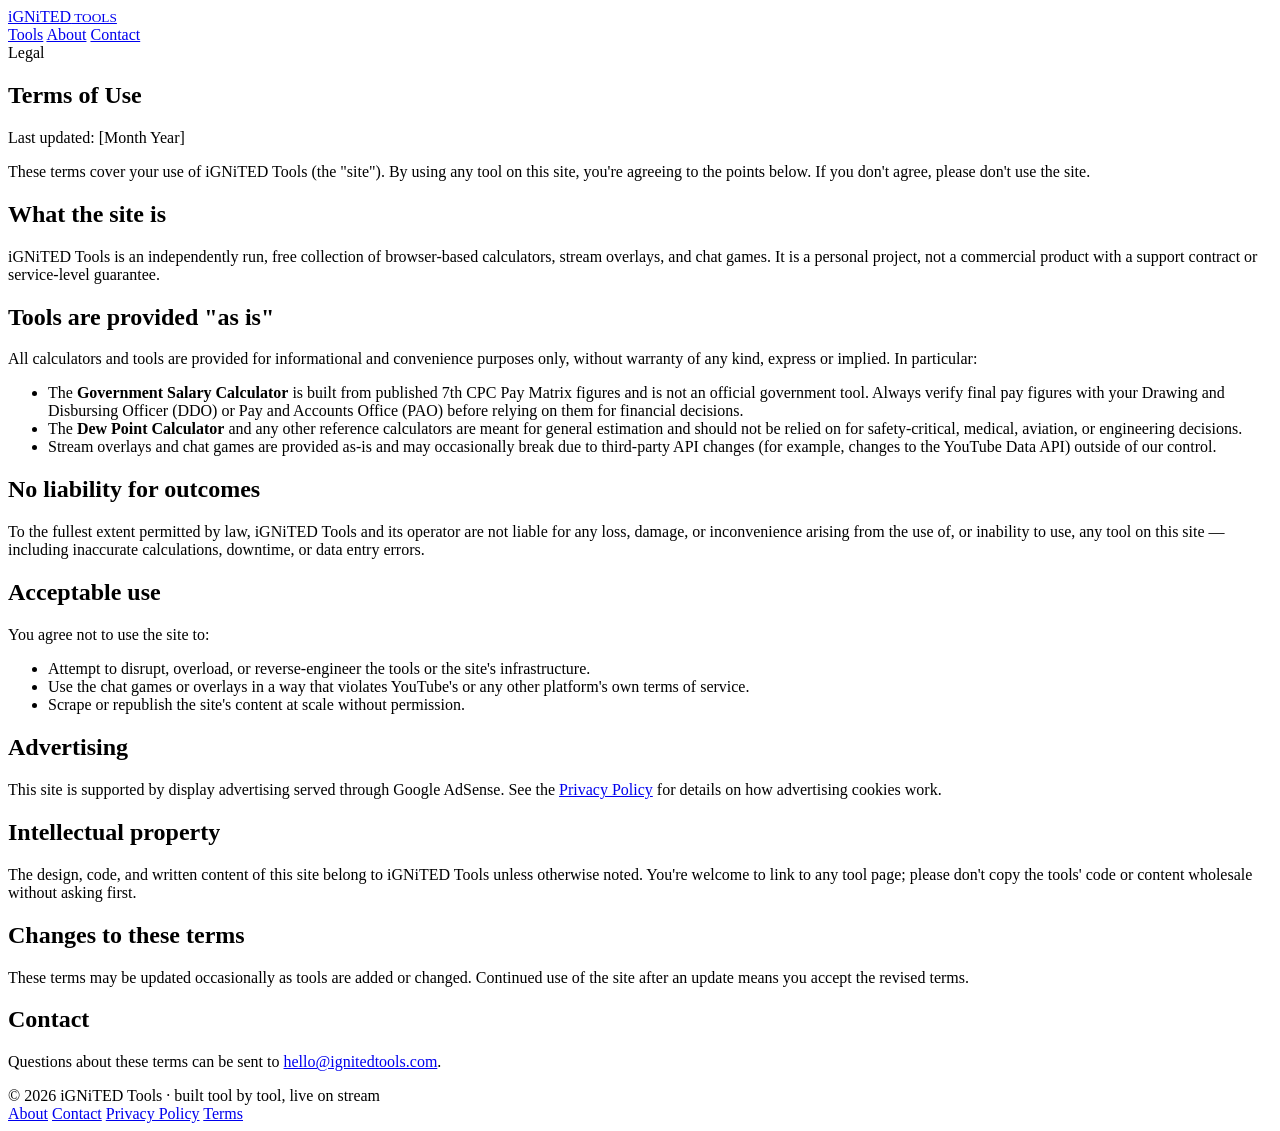
==== terms.html @ 4fe63e91 "Add files via upload" ====
<!DOCTYPE html>
<html lang="en">
<head>
<meta charset="UTF-8">
<meta name="viewport" content="width=device-width, initial-scale=1.0">
<title>Terms of Use — iGNiTED Tools</title>
<meta name="description" content="Terms for using the calculators, overlays, and games on iGNiTED Tools.">
<link rel="canonical" href="https://ignitedtools.com/terms.html">
<link rel="preconnect" href="https://fonts.googleapis.com">
<link rel="preconnect" href="https://fonts.gstatic.com" crossorigin>
<link href="https://fonts.googleapis.com/css2?family=Rajdhani:wght@500;600;700&family=Inter:wght@400;500;600;700&family=JetBrains+Mono:wght@400;500;600&display=swap" rel="stylesheet">
<link rel="stylesheet" href="assets/style.css">
</head>
<body>

<div class="grain"></div>

<div class="shell">

  <div class="topbar">
    <a href="index.html" class="brand"><span class="dot"></span>iGNiTED<small>&nbsp;TOOLS</small></a>
    <div class="top-nav">
      <a href="index.html#toolboard">Tools</a>
      <a href="about.html">About</a>
      <a href="contact.html">Contact</a>
    </div>
  </div>

  <section class="page-hero">
    <div class="eyebrow">Legal</div>
    <h1>Terms of Use</h1>
    <div class="byline">Last updated: [Month Year]</div>
  </section>

  <section class="prose">
    <p>These terms cover your use of iGNiTED Tools (the "site"). By using any tool on this site, you're agreeing to the points below. If you don't agree, please don't use the site.</p>

    <h2>What the site is</h2>
    <p>iGNiTED Tools is an independently run, free collection of browser-based calculators, stream overlays, and chat games. It is a personal project, not a commercial product with a support contract or service-level guarantee.</p>

    <h2>Tools are provided "as is"</h2>
    <p>All calculators and tools are provided for informational and convenience purposes only, without warranty of any kind, express or implied. In particular:</p>
    <ul>
      <li>The <strong>Government Salary Calculator</strong> is built from published 7th CPC Pay Matrix figures and is not an official government tool. Always verify final pay figures with your Drawing and Disbursing Officer (DDO) or Pay and Accounts Office (PAO) before relying on them for financial decisions.</li>
      <li>The <strong>Dew Point Calculator</strong> and any other reference calculators are meant for general estimation and should not be relied on for safety-critical, medical, aviation, or engineering decisions.</li>
      <li>Stream overlays and chat games are provided as-is and may occasionally break due to third-party API changes (for example, changes to the YouTube Data API) outside of our control.</li>
    </ul>

    <h2>No liability for outcomes</h2>
    <p>To the fullest extent permitted by law, iGNiTED Tools and its operator are not liable for any loss, damage, or inconvenience arising from the use of, or inability to use, any tool on this site — including inaccurate calculations, downtime, or data entry errors.</p>

    <h2>Acceptable use</h2>
    <p>You agree not to use the site to:</p>
    <ul>
      <li>Attempt to disrupt, overload, or reverse-engineer the tools or the site's infrastructure.</li>
      <li>Use the chat games or overlays in a way that violates YouTube's or any other platform's own terms of service.</li>
      <li>Scrape or republish the site's content at scale without permission.</li>
    </ul>

    <h2>Advertising</h2>
    <p>This site is supported by display advertising served through Google AdSense. See the <a href="privacy-policy.html">Privacy Policy</a> for details on how advertising cookies work.</p>

    <h2>Intellectual property</h2>
    <p>The design, code, and written content of this site belong to iGNiTED Tools unless otherwise noted. You're welcome to link to any tool page; please don't copy the tools' code or content wholesale without asking first.</p>

    <h2>Changes to these terms</h2>
    <p>These terms may be updated occasionally as tools are added or changed. Continued use of the site after an update means you accept the revised terms.</p>

    <h2>Contact</h2>
    <p>Questions about these terms can be sent to <a href="mailto:hello@ignitedtools.com">hello@ignitedtools.com</a>.</p>
  </section>

  <footer>
    <span>© <span id="year"></span> iGNiTED Tools · built tool by tool, live on stream</span>
    <div class="footer-links">
      <a href="about.html">About</a>
      <a href="contact.html">Contact</a>
      <a href="privacy-policy.html">Privacy Policy</a>
      <a href="terms.html">Terms</a>
    </div>
  </footer>

</div>

<script>document.getElementById('year').textContent = new Date().getFullYear();</script>
</body>
</html>
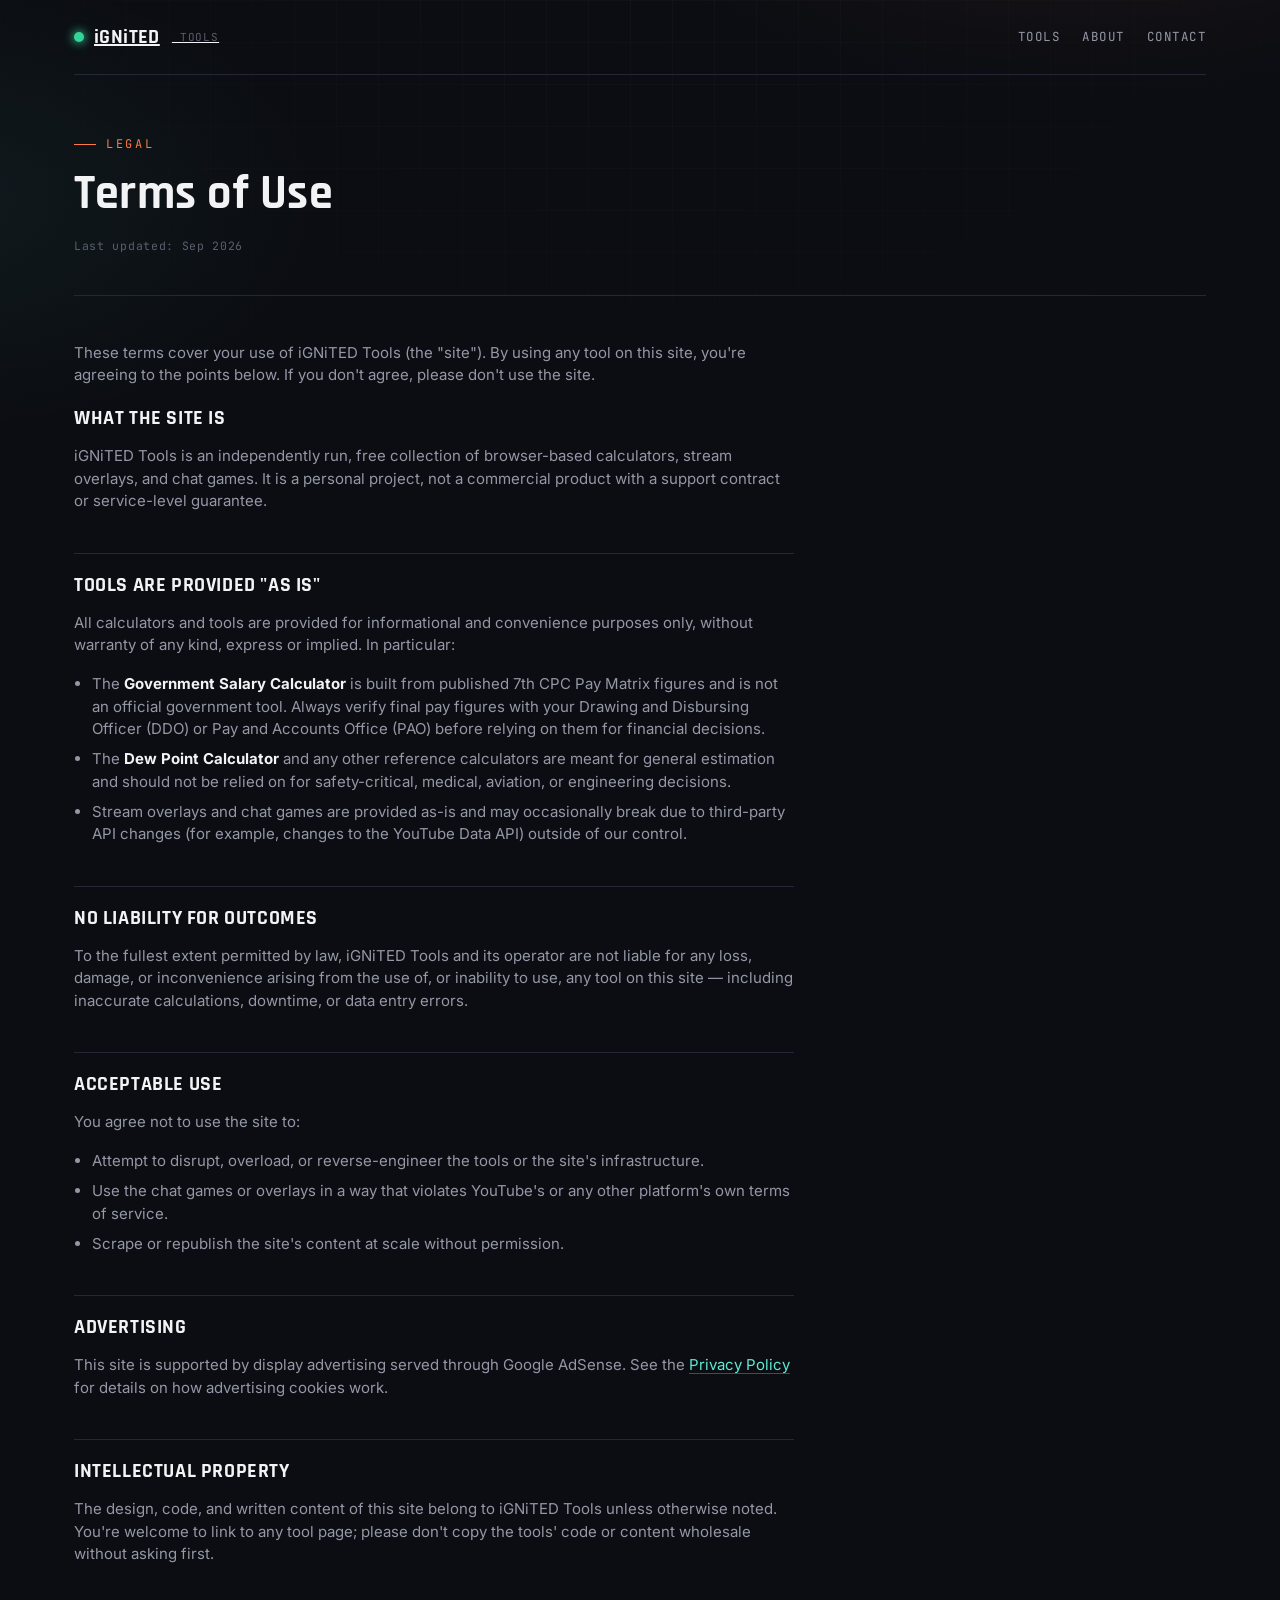
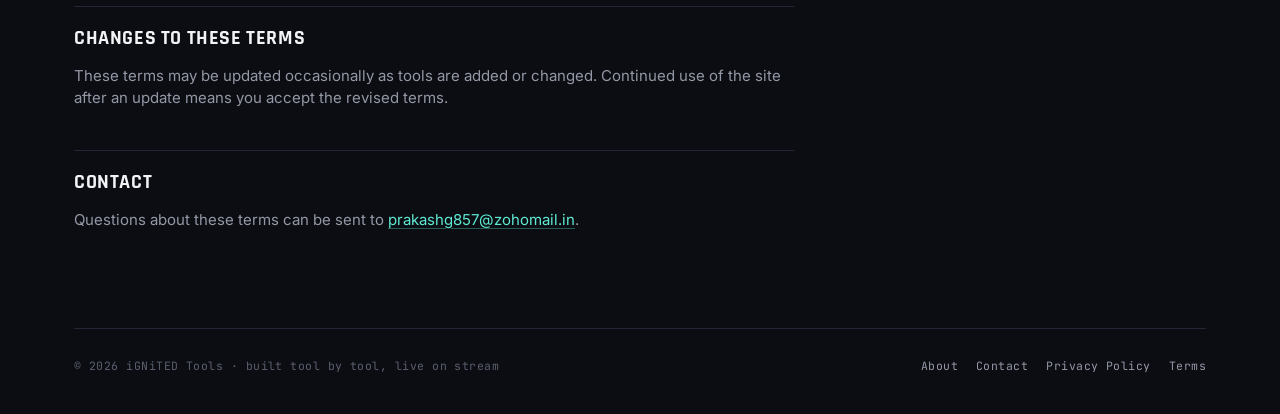
==== commit 92e94fa5: "Update terms.html" ====
--- a/terms.html
+++ b/terms.html
@@ -29,7 +29,7 @@
   <section class="page-hero">
     <div class="eyebrow">Legal</div>
     <h1>Terms of Use</h1>
-    <div class="byline">Last updated: [Month Year]</div>
+    <div class="byline">Last updated: Sep 2026 </div>
   </section>
 
   <section class="prose">
@@ -67,7 +67,7 @@
     <p>These terms may be updated occasionally as tools are added or changed. Continued use of the site after an update means you accept the revised terms.</p>
 
     <h2>Contact</h2>
-    <p>Questions about these terms can be sent to <a href="mailto:hello@ignitedtools.com">hello@ignitedtools.com</a>.</p>
+    <p>Questions about these terms can be sent to <a href="mailto:prakashg857@zohomail.in">prakashg857@zohomail.in</a>.</p>
   </section>
 
   <footer>
--- a/assets/style.css
+++ b/assets/style.css
@@ -0,0 +1,504 @@
+:root{
+    --void:#0B0D12;
+    --void-2:#08090D;
+    --panel:#151821;
+    --panel-hi:#1B1F2A;
+    --line:#242836;
+    --line-bright:#343A4A;
+    --ember:#FF7A47;
+    --ember-deep:#E85D2C;
+    --spark:#FFC369;
+    --circuit:#5EEAD4;
+    --circuit-deep:#2DBBA6;
+    --text-hi:#F2F3F5;
+    --text-mid:#9498A6;
+    --text-dim:#5A5F6E;
+    --led:#34D399;
+
+    --display: 'Rajdhani', sans-serif;
+    --body: 'Inter', sans-serif;
+    --mono: 'JetBrains Mono', ui-monospace, monospace;
+  }
+
+  *{ box-sizing:border-box; }
+  html{ scroll-behavior:smooth; }
+  body{
+    margin:0;
+    background:
+      radial-gradient(900px 500px at 85% -10%, rgba(255,122,71,.09), transparent 60%),
+      radial-gradient(700px 420px at -5% 10%, rgba(94,234,212,.06), transparent 55%),
+      var(--void);
+    color: var(--text-hi);
+    font-family: var(--body);
+    line-height:1.5;
+  }
+  a{ color:inherit; }
+  ::selection{ background: var(--ember); color:#191008; }
+
+  :focus-visible{
+    outline: 2px solid var(--spark);
+    outline-offset: 3px;
+  }
+
+  /* ---------- background circuit texture ---------- */
+  .grain{
+    position:fixed; inset:0; pointer-events:none; z-index:0;
+    background-image:
+      linear-gradient(rgba(255,255,255,.025) 1px, transparent 1px),
+      linear-gradient(90deg, rgba(255,255,255,.025) 1px, transparent 1px);
+    background-size: 42px 42px;
+    mask-image: radial-gradient(1200px 700px at 50% 0%, black, transparent 75%);
+  }
+
+  .shell{ position:relative; z-index:1; max-width:1180px; margin:0 auto; padding: 0 24px; }
+
+  /* ---------- top bar ---------- */
+  .topbar{
+    display:flex; align-items:center; justify-content:space-between;
+    padding: 22px 0;
+    border-bottom: 1px solid var(--line);
+  }
+  .brand{ display:flex; align-items:center; gap:10px; font-family: var(--display); font-weight:700; font-size:20px; letter-spacing:.02em; }
+  .brand .dot{
+    width:10px; height:10px; border-radius:50%;
+    background: var(--led);
+    box-shadow: 0 0 8px 2px rgba(52,211,153,.65);
+  }
+  .brand small{ font-family: var(--mono); color: var(--text-dim); font-weight:400; font-size:11px; letter-spacing:.08em; margin-left:2px; }
+  .top-status{ font-family: var(--mono); font-size:11.5px; color: var(--text-dim); letter-spacing:.06em; }
+  .top-status b{ color: var(--led); font-weight:600; }
+
+  /* ---------- hero: ignition switch ---------- */
+  .hero{
+    padding: 84px 0 60px;
+    border-bottom: 1px solid var(--line);
+  }
+  .hero-inner{ max-width: 640px; }
+
+  .eyebrow{
+    font-family: var(--mono); font-size:12px; letter-spacing:.22em; text-transform:uppercase;
+    color: var(--ember); display:flex; align-items:center; gap:10px; margin-bottom:16px;
+  }
+  .eyebrow::before{ content:""; width:22px; height:1px; background: var(--ember); }
+
+  h1{
+    font-family: var(--display);
+    font-weight:700;
+    font-size: clamp(46px, 7vw, 78px);
+    line-height:.94;
+    letter-spacing:.005em;
+    margin:0 0 18px;
+    text-transform:uppercase;
+  }
+  h1 .glow{ color: var(--ember); text-shadow: 0 0 30px rgba(255,122,71,.35); }
+
+  .hero p.lede{
+    font-size:16.5px; color: var(--text-mid); max-width: 52ch; margin: 0 0 26px;
+  }
+  .hero-actions{ display:flex; gap:14px; flex-wrap:wrap; }
+  .btn{
+    font-family: var(--mono); font-size:12.5px; letter-spacing:.05em; text-transform:uppercase;
+    padding: 12px 20px; border-radius:3px; text-decoration:none; cursor:pointer; border:1px solid transparent;
+    display:inline-flex; align-items:center; gap:8px;
+  }
+  .btn-primary{ background: linear-gradient(180deg, var(--ember), var(--ember-deep)); color:#1a0d06; font-weight:600; box-shadow: 0 8px 24px -8px rgba(255,122,71,.5); }
+  .btn-ghost{ border-color: var(--line-bright); color: var(--text-mid); background:transparent; }
+  .btn-ghost:hover{ color: var(--text-hi); border-color: var(--circuit); }
+
+  /* ---------- hero trust row ---------- */
+  .trust-row{
+    display:flex; gap:26px; flex-wrap:wrap; margin-top:32px;
+    font-family: var(--mono); font-size:11.5px; color: var(--text-dim); letter-spacing:.05em; text-transform:uppercase;
+  }
+  .trust-row span{ display:flex; align-items:center; gap:8px; }
+  .trust-row .led{ width:7px; height:7px; border-radius:50%; background: var(--led); box-shadow: 0 0 6px 1px rgba(52,211,153,.6); flex-shrink:0; }
+
+  /* ---------- filter chips ---------- */
+  .controls{
+    display:flex; align-items:center; justify-content:space-between; gap:16px; flex-wrap:wrap;
+    padding: 34px 0 22px;
+  }
+  .chips{ display:flex; gap:8px; flex-wrap:wrap; }
+  .chip{
+    font-family: var(--mono); font-size:12px; letter-spacing:.04em;
+    padding: 8px 14px; border-radius:999px; border:1px solid var(--line-bright);
+    background: var(--panel); color: var(--text-mid); cursor:pointer; user-select:none;
+  }
+  .chip.active{ background: var(--ember); border-color: var(--ember); color:#1a0d06; font-weight:600; }
+
+  .search{
+    font-family: var(--mono); font-size:13px;
+    background: var(--panel); border:1px solid var(--line-bright); color: var(--text-hi);
+    padding: 10px 14px; border-radius:6px; min-width:220px;
+  }
+  .search::placeholder{ color: var(--text-dim); }
+
+  /* ---------- panel bay (category section) ---------- */
+  .bay{ padding: 20px 0 8px; }
+  .bay-head{ display:flex; align-items:baseline; gap:14px; margin-bottom:18px; }
+  .bay-tag{
+    font-family: var(--mono); font-size:11px; letter-spacing:.14em; text-transform:uppercase;
+    padding: 4px 10px; border:1px solid var(--line-bright); border-radius:4px; color: var(--text-dim);
+    white-space:nowrap;
+  }
+  .bay-tag.cat-calc{ color: var(--circuit); border-color: rgba(94,234,212,.4); }
+  .bay-tag.cat-stream{ color: var(--ember); border-color: rgba(255,122,71,.4); }
+  .bay-tag.cat-arcade{ color: var(--spark); border-color: rgba(255,195,105,.4); }
+  .bay h2{ font-family: var(--display); font-size:24px; font-weight:600; margin:0; letter-spacing:.01em; }
+  .bay-sub{ color: var(--text-dim); font-size:13px; margin: -10px 0 20px; }
+
+  .cards{ display:grid; grid-template-columns: repeat(3, 1fr); gap:16px; margin-bottom:14px; }
+  @media (max-width: 920px){ .cards{ grid-template-columns: repeat(2,1fr); } }
+  @media (max-width: 620px){ .cards{ grid-template-columns: 1fr; } }
+
+  .card{
+    background: var(--panel);
+    border: 1px solid var(--line);
+    border-radius: 8px;
+    padding: 20px 20px 18px;
+    text-decoration:none;
+    color: inherit;
+    display:flex; flex-direction:column; gap:12px;
+    position:relative;
+    transition: border-color .15s ease, transform .15s ease, background .15s ease;
+  }
+  .card:hover{ border-color: var(--line-bright); transform: translateY(-2px); background: var(--panel-hi); }
+  .card:hover .card-title{ color: var(--ember); }
+  .card.circuit-accent:hover .card-title{ color: var(--circuit); }
+  .card.spark-accent:hover .card-title{ color: var(--spark); }
+
+  .card-top{ display:flex; align-items:center; justify-content:space-between; }
+  .led-row{ display:flex; align-items:center; gap:6px; font-family: var(--mono); font-size:10.5px; color: var(--text-dim); text-transform:uppercase; letter-spacing:.06em; }
+  .led{ width:7px; height:7px; border-radius:50%; background: var(--led); box-shadow: 0 0 6px 1px rgba(52,211,153,.6); }
+  .led.soon{ background: var(--text-dim); box-shadow:none; }
+
+  .card-icon{ font-size:22px; }
+  .card-title{ font-family: var(--display); font-weight:600; font-size:19px; letter-spacing:.01em; }
+  .card-desc{ font-size:13.5px; color: var(--text-mid); flex:1; }
+  .card-foot{ display:flex; justify-content:space-between; align-items:center; margin-top:2px; }
+  .card-cta{ font-family: var(--mono); font-size:11.5px; letter-spacing:.05em; color: var(--text-dim); text-transform:uppercase; }
+  .card:hover .card-cta{ color: var(--text-hi); }
+  .card-arrow{ font-family: var(--mono); font-size:14px; color: var(--text-dim); transition: transform .15s ease; }
+  .card:hover .card-arrow{ transform: translateX(3px); color: var(--ember); }
+  .circuit-accent:hover .card-arrow{ color: var(--circuit); }
+  .spark-accent:hover .card-arrow{ color: var(--spark); }
+
+  .card.disabled{ cursor:default; opacity:.62; }
+  .card.disabled:hover{ transform:none; border-color: var(--line); background: var(--panel); }
+
+  /* ---------- footer ---------- */
+  footer{
+    margin-top: 60px; padding: 28px 0 40px; border-top: 1px solid var(--line);
+    display:flex; justify-content:space-between; align-items:center; flex-wrap:wrap; gap:12px;
+    font-family: var(--mono); font-size:11.5px; color: var(--text-dim); letter-spacing:.04em;
+  }
+  footer a{ color: var(--text-mid); text-decoration:none; }
+  footer a:hover{ color: var(--ember); }
+
+  .empty-state{
+    display:none; text-align:center; padding: 50px 0; color: var(--text-dim);
+    font-family: var(--mono); font-size:13px; letter-spacing:.04em;
+  }
+
+/* ---------- top nav links (for subpages + about link) ---------- */
+.top-nav{ display:flex; align-items:center; gap:22px; font-family: var(--mono); font-size:12.5px; letter-spacing:.04em; }
+.top-nav a{ color: var(--text-mid); text-decoration:none; text-transform:uppercase; }
+.top-nav a:hover{ color: var(--text-hi); }
+
+/* ---------- content pages (about/contact/privacy/terms) ---------- */
+.page-hero{ padding: 60px 0 40px; border-bottom: 1px solid var(--line); }
+.page-hero h1{ text-transform:none; font-size: clamp(34px, 5vw, 48px); line-height:1.05; }
+.byline{ font-family: var(--mono); font-size:11.5px; color: var(--text-dim); letter-spacing:.06em; margin-top: 10px; }
+
+.prose{ padding: 46px 0 20px; max-width: 720px; }
+.prose h2{
+  font-family: var(--display); text-transform:uppercase; letter-spacing:.03em;
+  font-size:20px; color: var(--text-hi); margin: 2em 0 .6em; padding-top: .8em; border-top: 1px solid var(--line);
+}
+.prose h2:first-of-type{ margin-top:0; border-top:none; padding-top:0; }
+.prose p{ color: var(--text-mid); font-size:15px; margin: 0 0 1.1em; }
+.prose strong{ color: var(--text-hi); }
+.prose a{ color: var(--circuit); text-decoration: underline; text-decoration-color: rgba(94,234,212,.35); text-underline-offset:3px; }
+.prose a:hover{ text-decoration-color: currentColor; }
+.prose ul, .prose ol{ color: var(--text-mid); font-size:15px; padding-left: 1.2em; }
+.prose li{ margin-bottom:.5em; }
+
+.callout{
+  background: var(--panel); border: 1px solid var(--line); border-left: 3px solid var(--ember);
+  padding: 16px 20px; border-radius: 6px; font-size: 14px; color: var(--text-mid); margin: 24px 0;
+}
+.callout a{ color: var(--circuit); }
+
+.contact-methods{ display:grid; gap:14px; margin: 26px 0; max-width: 420px; }
+.contact-card{ background: var(--panel); border:1px solid var(--line); border-radius:8px; padding:16px 20px; }
+.contact-card .label{ font-family: var(--mono); font-size:10.5px; color: var(--text-dim); text-transform:uppercase; letter-spacing:.08em; }
+.contact-card .value{ font-family: var(--display); font-weight:600; font-size:18px; margin-top:4px; color: var(--text-hi); }
+.contact-card .value a{ color: var(--ember); text-decoration:none; }
+.contact-card .value a:hover{ text-decoration:underline; }
+
+/* ---------- timeline (changelog) ---------- */
+.timeline{ display:flex; flex-direction:column; gap:0; max-width: 640px; }
+.tl-item{ display:flex; gap:20px; padding: 18px 0; border-bottom: 1px solid var(--line); }
+.tl-item:last-child{ border-bottom:none; }
+.tl-date{
+  font-family: var(--mono); font-size:11px; color: var(--ember); letter-spacing:.05em;
+  flex-shrink:0; width: 78px; padding-top:2px; text-transform:uppercase;
+}
+.tl-title{ font-family: var(--display); font-weight:600; color:var(--text-hi); margin: 0 0 4px; font-size:16px; letter-spacing:.01em; }
+.tl-body{ font-size: 13.5px; color: var(--text-mid); margin:0; }
+
+/* ---------- faq ---------- */
+.faq{ max-width: 720px; }
+.faq details{ border-bottom: 1px solid var(--line); padding: 4px 0; }
+.faq summary{
+  cursor:pointer; font-family: var(--display); font-weight:600; font-size: 16.5px; color: var(--text-hi);
+  list-style: none; display:flex; justify-content:space-between; align-items:center; gap:12px; padding: 16px 0;
+  letter-spacing:.01em;
+}
+.faq summary::-webkit-details-marker{ display:none; }
+.faq summary::after{ content:"+"; font-family: var(--mono); color: var(--ember); font-size:18px; flex-shrink:0; }
+.faq details[open] summary::after{ content:"–"; }
+.faq p{ margin: 0 0 16px; font-size: 14px; color: var(--text-mid); }
+.faq a{ color: var(--circuit); }
+
+
+/* ---------- BMI tracker tool page ---------- */
+.tool-grid{ display:grid; grid-template-columns: 380px 1fr; gap:24px; align-items:start; padding: 40px 0 60px; }
+@media (max-width: 900px){ .tool-grid{ grid-template-columns: 1fr; } }
+.stack{ display:flex; flex-direction:column; gap:24px; }
+
+.tool-card{ background: var(--panel); border:1px solid var(--line); border-radius:8px; padding:24px; }
+.tool-card-head{ display:flex; align-items:center; justify-content:space-between; margin-bottom:20px; gap:12px; flex-wrap:wrap; }
+.tool-card-head h2{ font-family: var(--display); font-weight:600; font-size:18px; letter-spacing:.01em; margin:0; }
+
+.unit-toggle{ display:flex; border:1px solid var(--line-bright); border-radius:6px; overflow:hidden; }
+.unit-toggle button{
+  font-family: var(--mono); font-size:11.5px; text-transform:uppercase; letter-spacing:.04em;
+  padding:7px 15px; background:transparent; border:none; color: var(--text-mid); cursor:pointer;
+}
+.unit-toggle button.active{ background: var(--ember); color:#1a0d06; font-weight:600; }
+
+.field{ margin-bottom:16px; }
+.field label{
+  display:block; font-family: var(--mono); font-size:11px; text-transform:uppercase;
+  letter-spacing:.05em; color: var(--text-dim); margin-bottom:7px;
+}
+.field input{
+  width:100%; background: var(--panel-hi); border:1px solid var(--line-bright); border-radius:6px;
+  padding:11px 14px; color: var(--text-hi); font-family: var(--mono); font-size:15px;
+}
+.field input::placeholder{ color: var(--text-dim); }
+.field input:focus{ outline:none; border-color: var(--circuit); }
+
+.btn-log{
+  width:100%; margin-top:6px; font-family: var(--mono); font-size:12.5px; text-transform:uppercase;
+  letter-spacing:.05em; font-weight:600; padding:13px 20px; border-radius:6px; color:#1a0d06;
+  background: linear-gradient(180deg, var(--ember), var(--ember-deep)); border:none; cursor:pointer;
+  box-shadow: 0 8px 24px -8px rgba(232,93,44,.5); transition: filter .12s ease;
+}
+.btn-log:hover{ filter: brightness(1.06); }
+
+.hint-text{ font-size:12px; color: var(--text-dim); margin-top:16px; line-height:1.6; }
+.hint-text code{ color: var(--circuit); font-family: var(--mono); }
+
+.stat-row{ display:flex; flex-wrap:wrap; gap:20px; justify-content:space-between; margin-bottom:28px; }
+.stat-label{ font-family: var(--mono); font-size:11px; text-transform:uppercase; letter-spacing:.05em; color: var(--text-dim); margin-bottom:5px; }
+.stat-value-lg{ font-family: var(--display); font-weight:700; font-size:46px; line-height:1; color: var(--text-hi); }
+.stat-value-md{ font-family: var(--display); font-weight:600; font-size:23px; color: var(--text-hi); }
+.stat-value-mono{ font-family: var(--mono); font-size:17px; color: var(--text-mid); }
+.stat-right{ text-align:right; }
+
+.gauge-bar{ position:relative; height:16px; border-radius:999px; overflow:hidden; display:flex; }
+.gauge-seg-under{ background: rgba(94,234,212,.7); width:14.6%; }
+.gauge-seg-normal{ background: rgba(52,211,153,.7); width:24.4%; }
+.gauge-seg-over{ background: rgba(255,195,105,.7); width:19.5%; }
+.gauge-seg-obese{ background: rgba(255,122,71,.7); flex:1; }
+.gauge-marker-wrap{ position:relative; height:0; }
+.gauge-marker{ position:absolute; top:-23px; transform:translateX(-50%); transition: left .4s ease; left:0%; }
+.gauge-marker .pin{ width:2px; height:20px; background: var(--text-hi); margin:0 auto; border-radius:2px; }
+.gauge-marker .dot{ width:8px; height:8px; border-radius:50%; background: var(--text-hi); margin:-2px auto 0; }
+.gauge-scale{ display:flex; justify-content:space-between; font-family: var(--mono); font-size:10.5px; color: var(--text-dim); margin-top:10px; }
+.gauge-legend{ display:flex; justify-content:space-between; font-family: var(--mono); font-size:10px; text-transform:uppercase; letter-spacing:.04em; margin-top:10px; }
+.gauge-note{ margin-top:24px; padding-top:20px; border-top:1px solid var(--line); font-size:13px; color: var(--text-dim); line-height:1.65; }
+
+.chart-wrap{ height:256px; position:relative; }
+.chart-fallback{ display:none; text-align:center; padding:60px 0; color: var(--text-dim); font-family: var(--mono); font-size:13px; }
+
+.data-table{ width:100%; border-collapse:collapse; text-align:left; }
+.data-table thead th{
+  font-family: var(--mono); font-size:11px; text-transform:uppercase; letter-spacing:.05em;
+  color: var(--text-dim); border-bottom:1px solid var(--line); padding:11px 14px 11px 0;
+}
+.data-table tbody td{
+  font-family: var(--mono); font-size:13.5px; padding:11px 14px 11px 0;
+  border-bottom:1px solid var(--line); color: var(--text-mid);
+}
+.data-table tbody tr:last-child td{ border-bottom:none; }
+.data-table td.hi{ color: var(--text-hi); font-weight:600; }
+.delete-link{ font-family: var(--mono); font-size:12px; text-transform:uppercase; letter-spacing:.04em; color: var(--text-dim); background:none; border:none; cursor:pointer; }
+.delete-link:hover{ color: var(--ember); }
+
+.clear-btn{
+  font-family: var(--mono); font-size:11.5px; text-transform:uppercase; letter-spacing:.04em;
+  color: var(--text-dim); background:none; border:1px solid var(--line-bright); padding:7px 14px;
+  border-radius:6px; cursor:pointer; transition: all .12s ease;
+}
+.clear-btn:hover{ color: var(--ember); border-color: var(--ember); }
+
+.result-grid{ display:grid; grid-template-columns: 1fr 1fr; gap:14px; margin-top:6px; }
+@media (max-width: 480px){ .result-grid{ grid-template-columns: 1fr; } }
+.result-box{ background: var(--panel-hi); border:1px solid var(--line); border-radius:8px; padding:16px; text-align:center; }
+.result-label{ font-family: var(--mono); font-size:11.5px; text-transform:uppercase; letter-spacing:.05em; color: var(--text-dim); margin:0 0 8px; }
+.result-value{ font-family: var(--display); font-size:26px; font-weight:700; margin:0; color: var(--circuit); }
+.pressure-note{ font-size:13px; color: var(--text-dim); margin: -10px 0 20px; }
+.calc-warn{ font-size:14px; color: var(--ember); font-weight:600; margin-top:18px; text-align:center; }
+
+.result-list{ display:flex; flex-direction:column; gap:10px; margin-top:6px; }
+.result-row{
+  display:flex; justify-content:space-between; align-items:center; gap:14px;
+  background: var(--panel-hi); border:1px solid var(--line); border-radius:8px; padding:13px 16px;
+}
+.result-row .label{ font-family: var(--mono); font-size:12.5px; text-transform:uppercase; letter-spacing:.04em; color: var(--text-mid); }
+.result-row .value{ font-family: var(--display); font-weight:700; font-size:21px; color: var(--circuit); white-space:nowrap; }
+
+.field select{
+  width:100%; background: var(--panel-hi); border:1px solid var(--line-bright); border-radius:6px;
+  padding:11px 14px; color: var(--text-hi); font-family: var(--mono); font-size:15px; cursor:pointer;
+  appearance: none; -webkit-appearance:none;
+  background-image: url("data:image/svg+xml,%3Csvg xmlns='http://www.w3.org/2000/svg' width='10' height='6'%3E%3Cpath d='M0 0l5 6 5-6z' fill='%239498A6'/%3E%3C/svg%3E");
+  background-repeat: no-repeat; background-position: right 14px center;
+}
+.field select:focus{ outline:none; border-color: var(--circuit); }
+.field-sub{ margin-top:10px; }
+
+/* ---------- salary calculator ---------- */
+.tool-grid-wide{ display:grid; grid-template-columns: 1.05fr 1fr; gap:24px; align-items:start; padding: 40px 0 60px; }
+@media (max-width: 820px){ .tool-grid-wide{ grid-template-columns: 1fr; } }
+
+.row2{ display:grid; grid-template-columns: 1fr 1fr; gap:14px; }
+.row3{ display:grid; grid-template-columns: 1fr 1fr 1fr; gap:14px; }
+@media (max-width: 480px){ .row3{ grid-template-columns: 1fr; } }
+
+.hint-note{ font-size:11.5px; color: var(--text-dim); margin: 6px 0 0; font-style: italic; line-height:1.5; }
+
+.toggle-group{ display:flex; gap:8px; margin-top:2px; flex-wrap:wrap; }
+.toggle{
+  flex:1; min-width:84px; text-align:center; padding: 9px 6px;
+  border: 1px solid var(--line-bright); font-family: var(--mono); font-size:12.5px;
+  cursor:pointer; background: var(--panel-hi); color: var(--text-mid); user-select:none;
+  border-radius:6px; text-transform:uppercase; letter-spacing:.03em; transition: all .12s ease;
+}
+.toggle.active{ background: var(--ember); color:#1a0d06; border-color: var(--ember); font-weight:600; }
+
+.basic-readout{
+  margin-top:16px; padding:13px 16px; background: var(--panel-hi); border:1px dashed var(--line-bright);
+  border-radius:6px; font-family: var(--mono); display:flex; justify-content:space-between; align-items:baseline;
+}
+.basic-readout .lbl{ font-size:12px; color: var(--text-dim); text-transform:uppercase; letter-spacing:.05em; }
+.basic-readout .amt{ font-size:22px; font-weight:700; color: var(--circuit); font-family: var(--display); }
+
+table.ledger-table{ width:100%; border-collapse:collapse; font-family: var(--mono); font-size:13.5px; }
+table.ledger-table td{ padding: 9px 4px; border-bottom:1px dotted var(--line); color: var(--text-mid); }
+table.ledger-table td.label{ color: var(--text-hi); }
+table.ledger-table td.val{ text-align:right; white-space:nowrap; color: var(--text-hi); }
+table.ledger-table tr.section-head td{
+  padding-top:16px; font-size:11px; letter-spacing:.12em; text-transform:uppercase;
+  color: var(--ember); border-bottom:1px solid var(--line-bright);
+}
+table.ledger-table tr.deduction td.val{ color: var(--ember); }
+table.ledger-table tr.gross-row td, table.ledger-table tr.net-row td{
+  font-weight:700; border-top:2px solid var(--line-bright); border-bottom:none; padding-top:12px; color: var(--text-hi);
+}
+table.ledger-table tr.net-row td{
+  font-size:18px; color: var(--led); border-top:3px double var(--line-bright); font-family: var(--display);
+}
+
+.govt-badge{
+  position:absolute; right:0; top:8px;
+  display:inline-flex; align-items:center; gap:8px;
+  font-family: var(--mono); font-size:11px; letter-spacing:.06em; text-transform:uppercase;
+  color: var(--circuit); border:1px solid rgba(94,234,212,.4); background: rgba(94,234,212,.08);
+  padding:8px 14px; border-radius:6px; transform: rotate(-2deg); white-space:nowrap;
+}
+.govt-badge .flag{ font-size:15px; }
+@media (max-width: 720px){
+  .govt-badge{ position:static; display:inline-flex; margin-top:16px; transform:none; }
+}
+
+/* ---------- food / macro calculator ---------- */
+.macro-bar{ height:16px; border-radius:999px; overflow:hidden; display:flex; }
+.macro-seg-protein{ background: var(--circuit); }
+.macro-seg-fat{ background: var(--spark); }
+.macro-seg-carb{ background: var(--ember); }
+.macro-legend{ display:flex; justify-content:space-between; flex-wrap:wrap; gap:8px; font-family: var(--mono); font-size:11px; text-transform:uppercase; letter-spacing:.04em; margin-top:10px; }
+.macro-legend span{ display:inline-flex; align-items:center; gap:6px; }
+.macro-legend .swatch{ width:8px; height:8px; border-radius:2px; display:inline-block; }
+
+.data-table tr.totals-row td{ font-weight:700; color: var(--text-hi); border-top:2px solid var(--line-bright); padding-top:12px; }
+.data-table tr.totals-row td.hi{ color: var(--led); }
+
+/* ---------- snake royale (solo) ---------- */
+.game-wrap{ display:grid; grid-template-columns: 1fr 320px; gap:24px; align-items:start; padding: 40px 0 60px; }
+@media (max-width: 900px){ .game-wrap{ grid-template-columns: 1fr; } }
+
+.game-hud{
+  display:flex; justify-content:space-between; align-items:center; margin-bottom:14px;
+  font-family: var(--mono); font-size:12px; text-transform:uppercase; letter-spacing:.05em;
+  color: var(--text-dim); flex-wrap:wrap; gap:10px 20px;
+}
+.game-hud b{ color: var(--text-hi); font-family: var(--display); font-size:17px; text-transform:none; letter-spacing:0; margin-left:6px; }
+
+.canvas-frame{
+  position:relative; width:100%; border-radius:8px; overflow:hidden;
+  background:#05060a; border:1px solid var(--line); aspect-ratio: 3 / 2;
+}
+#gameCanvas{ display:block; width:100%; height:100%; image-rendering:pixelated; }
+
+.game-overlay{
+  position:absolute; inset:0; background:rgba(8,9,13,.94);
+  display:flex; flex-direction:column; align-items:center; justify-content:center; gap:14px;
+  text-align:center; padding:24px; z-index:5;
+}
+.game-overlay.hidden{ display:none; }
+.game-overlay h2{ margin:0; }
+.game-overlay p{ margin:0; max-width:38ch; }
+
+.name-input{
+  width:100%; max-width:280px; background: var(--panel-hi); border:1px solid var(--line-bright); border-radius:6px;
+  padding:11px 14px; color: var(--text-hi); font-family: var(--mono); font-size:15px; text-align:center;
+}
+.name-input:focus{ outline:none; border-color: var(--circuit); }
+.game-btn{
+  font-family: var(--mono); font-size:12.5px; text-transform:uppercase; letter-spacing:.05em; font-weight:600;
+  padding:12px 28px; border-radius:6px; color:#1a0d06; border:none; cursor:pointer;
+  background: linear-gradient(180deg, var(--ember), var(--ember-deep)); box-shadow: 0 8px 24px -8px rgba(232,93,44,.5);
+}
+
+.dpad{ display:none; grid-template-columns:repeat(3,54px); grid-template-rows:repeat(3,54px); gap:6px; justify-content:center; margin-top:18px; }
+@media (max-width: 720px){ .dpad{ display:grid; } }
+.dpad button{ background: var(--panel-hi); border:1px solid var(--line-bright); border-radius:8px; color: var(--text-hi); font-size:18px; cursor:pointer; }
+.dpad button:active{ background: var(--ember); color:#1a0d06; }
+.dpad .dp-up{ grid-column:2; grid-row:1; }
+.dpad .dp-left{ grid-column:1; grid-row:2; }
+.dpad .dp-right{ grid-column:3; grid-row:2; }
+.dpad .dp-down{ grid-column:2; grid-row:3; }
+
+.snake-lb-list{ display:flex; flex-direction:column; max-height:560px; overflow-y:auto; }
+.snake-lb-row{ display:flex; align-items:center; gap:10px; padding:9px 4px; border-bottom:1px solid var(--line); font-family: var(--mono); font-size:13.5px; }
+.snake-lb-rank{ width:24px; text-align:right; color: var(--text-dim); font-weight:600; flex-shrink:0; }
+.snake-lb-rank.gold{ color:#f0c040; } .snake-lb-rank.silver{ color:#c8ccd8; } .snake-lb-rank.bronze{ color:#c87533; }
+.snake-lb-name{ flex:1; color: var(--text-mid); overflow:hidden; text-overflow:ellipsis; white-space:nowrap; }
+.snake-lb-name.me{ color: var(--text-hi); font-weight:700; }
+.snake-lb-score{ color: var(--led); font-weight:600; min-width:44px; text-align:right; }
+
+.giveup-btn{
+  width:100%; margin-top:14px; font-family: var(--mono); font-size:12px; text-transform:uppercase;
+  letter-spacing:.04em; color: var(--ember); background:none; border:1px solid rgba(255,122,71,.4);
+  padding:11px 14px; border-radius:6px; cursor:pointer; transition: all .12s ease;
+}
+.giveup-btn:hover:not(:disabled){ background: rgba(255,122,71,.08); border-color: var(--ember); }
+.giveup-btn:disabled{ opacity:.4; cursor:not-allowed; }
+
+/* ---------- footer links (subpages) ---------- */
+.footer-links{ display:flex; gap:18px; flex-wrap:wrap; }
+
